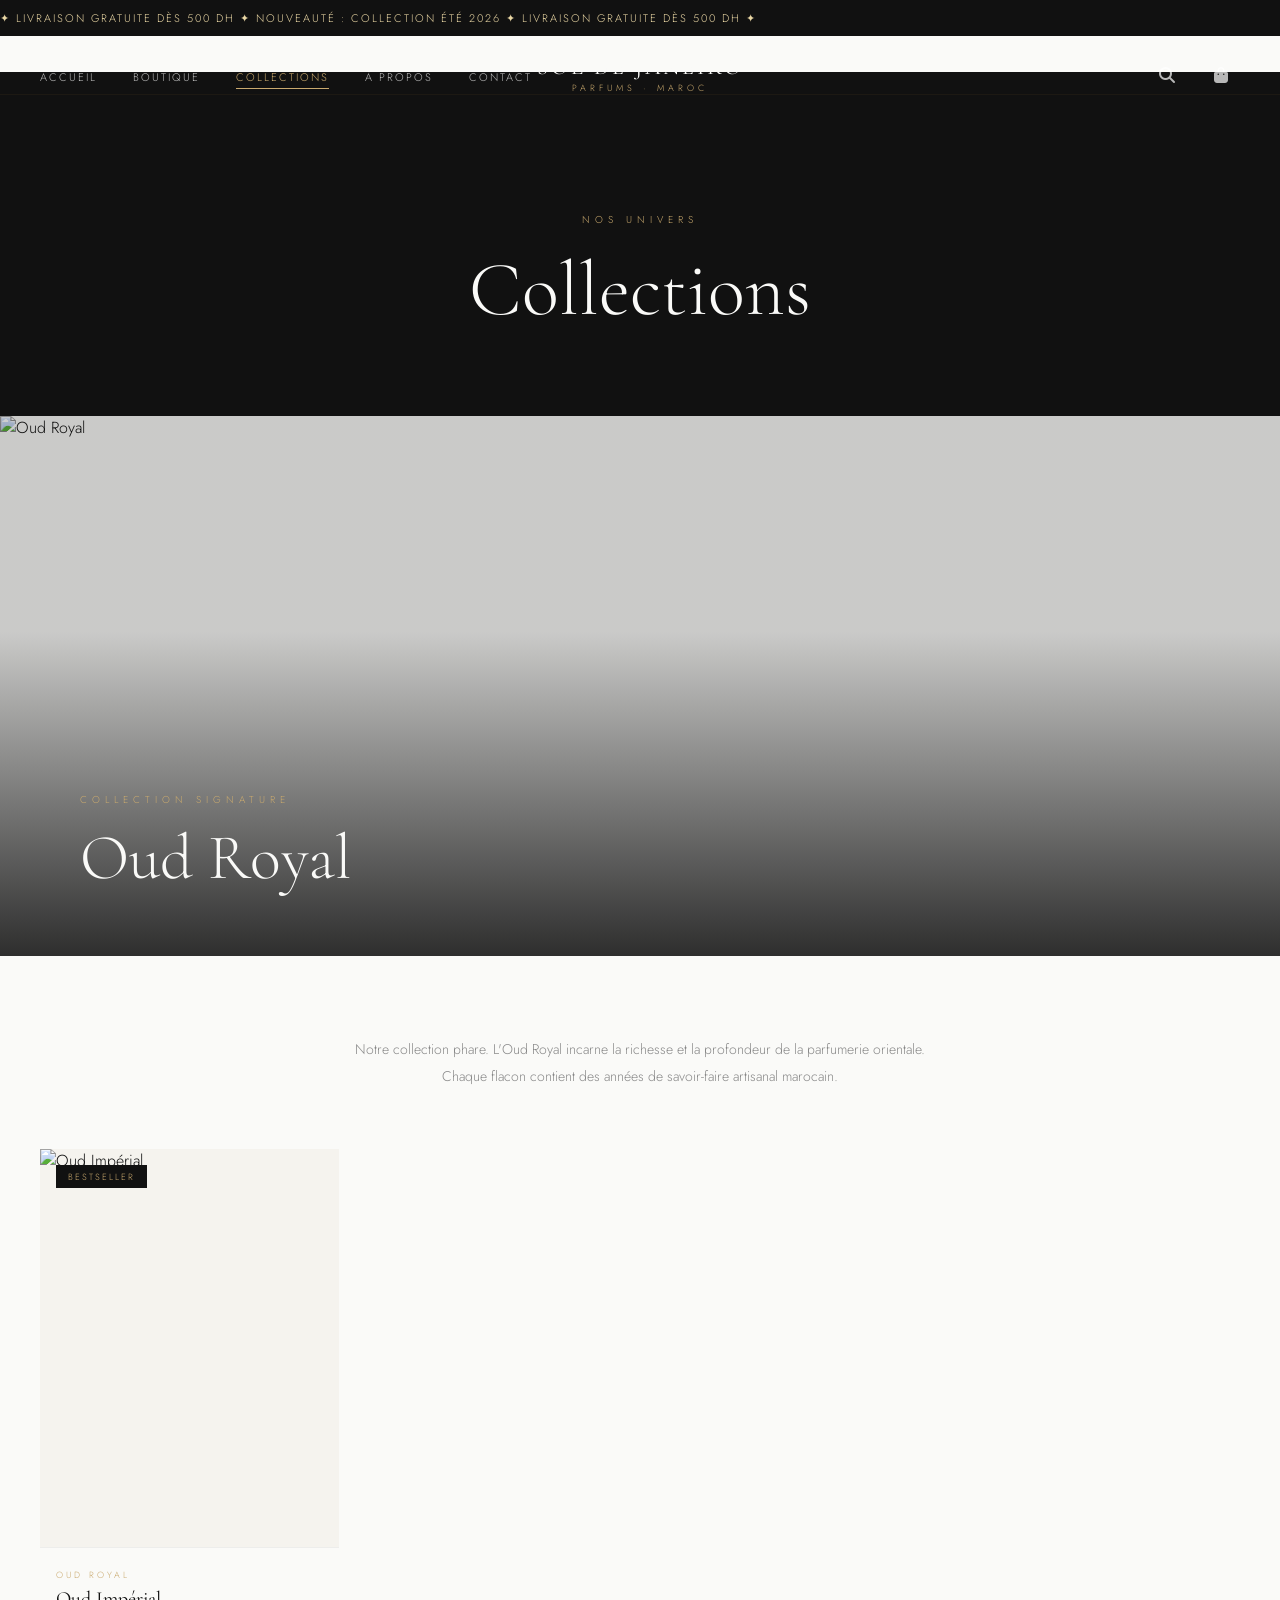
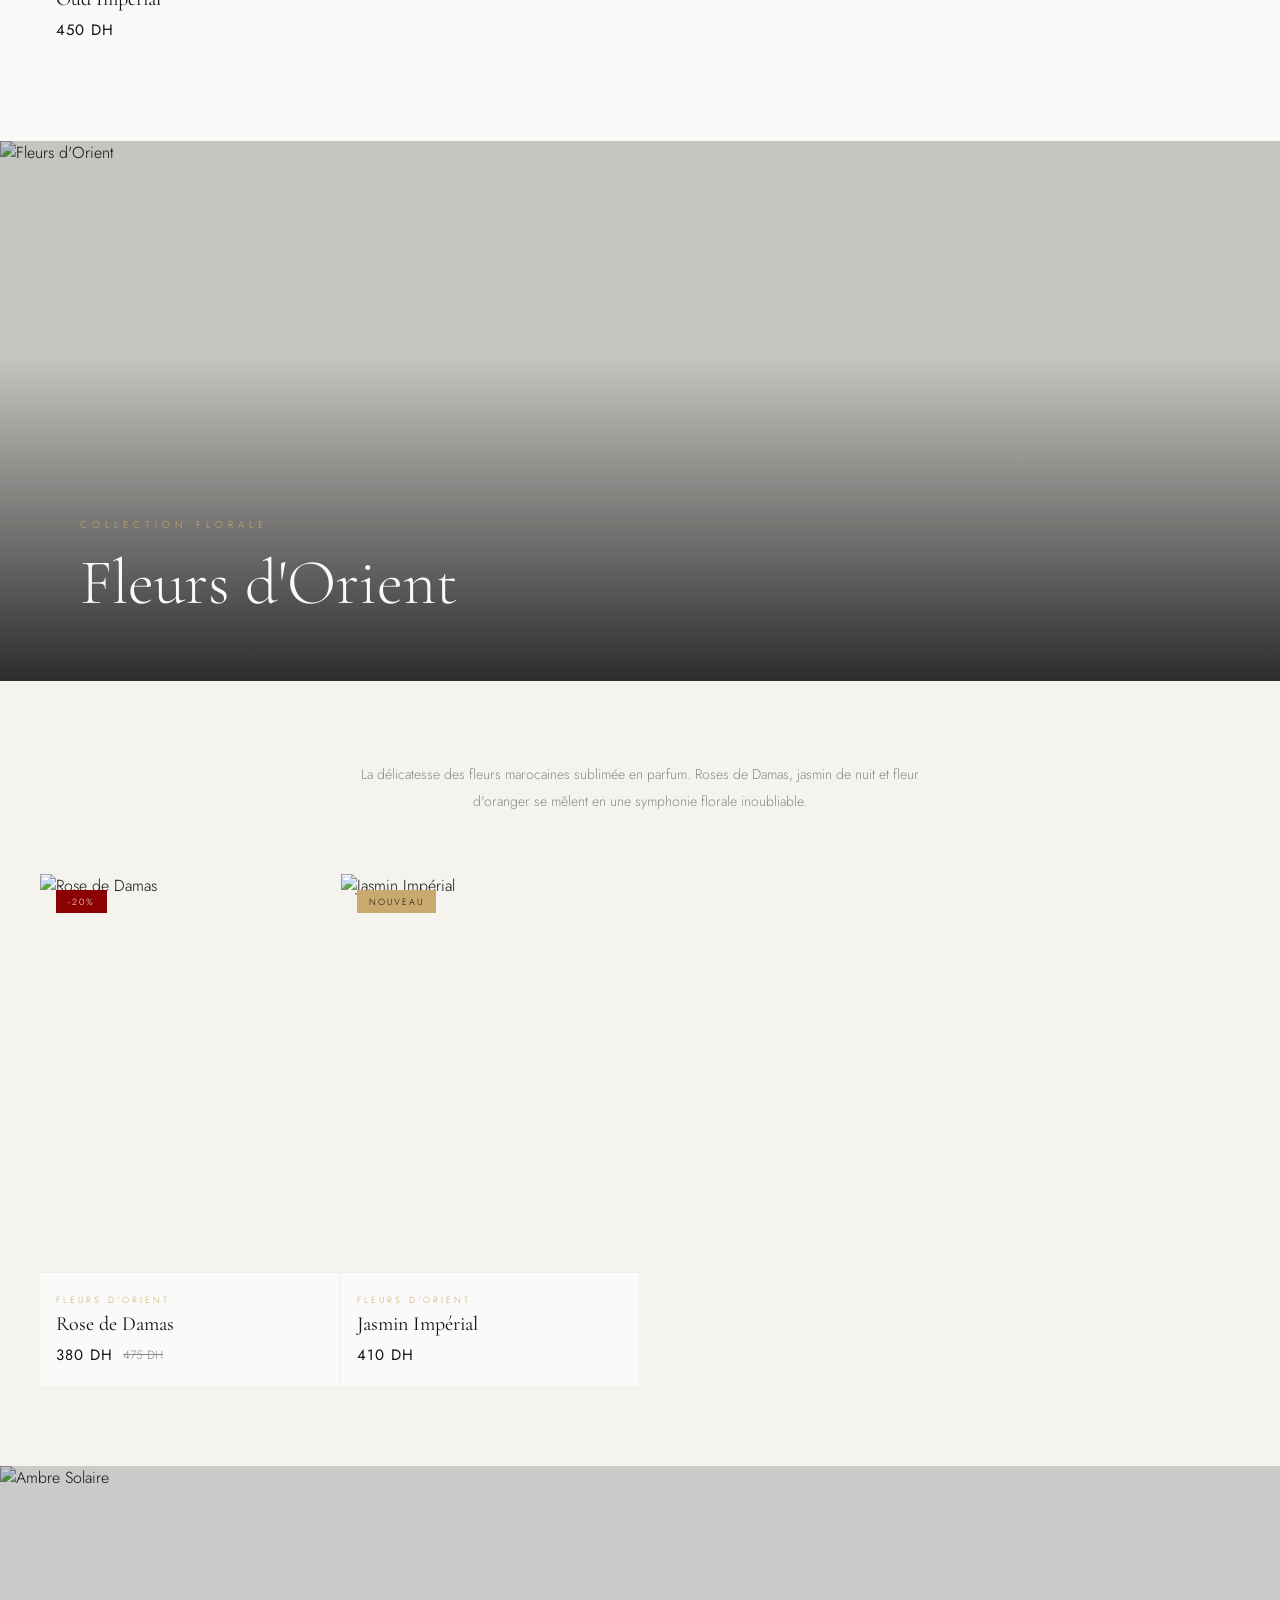
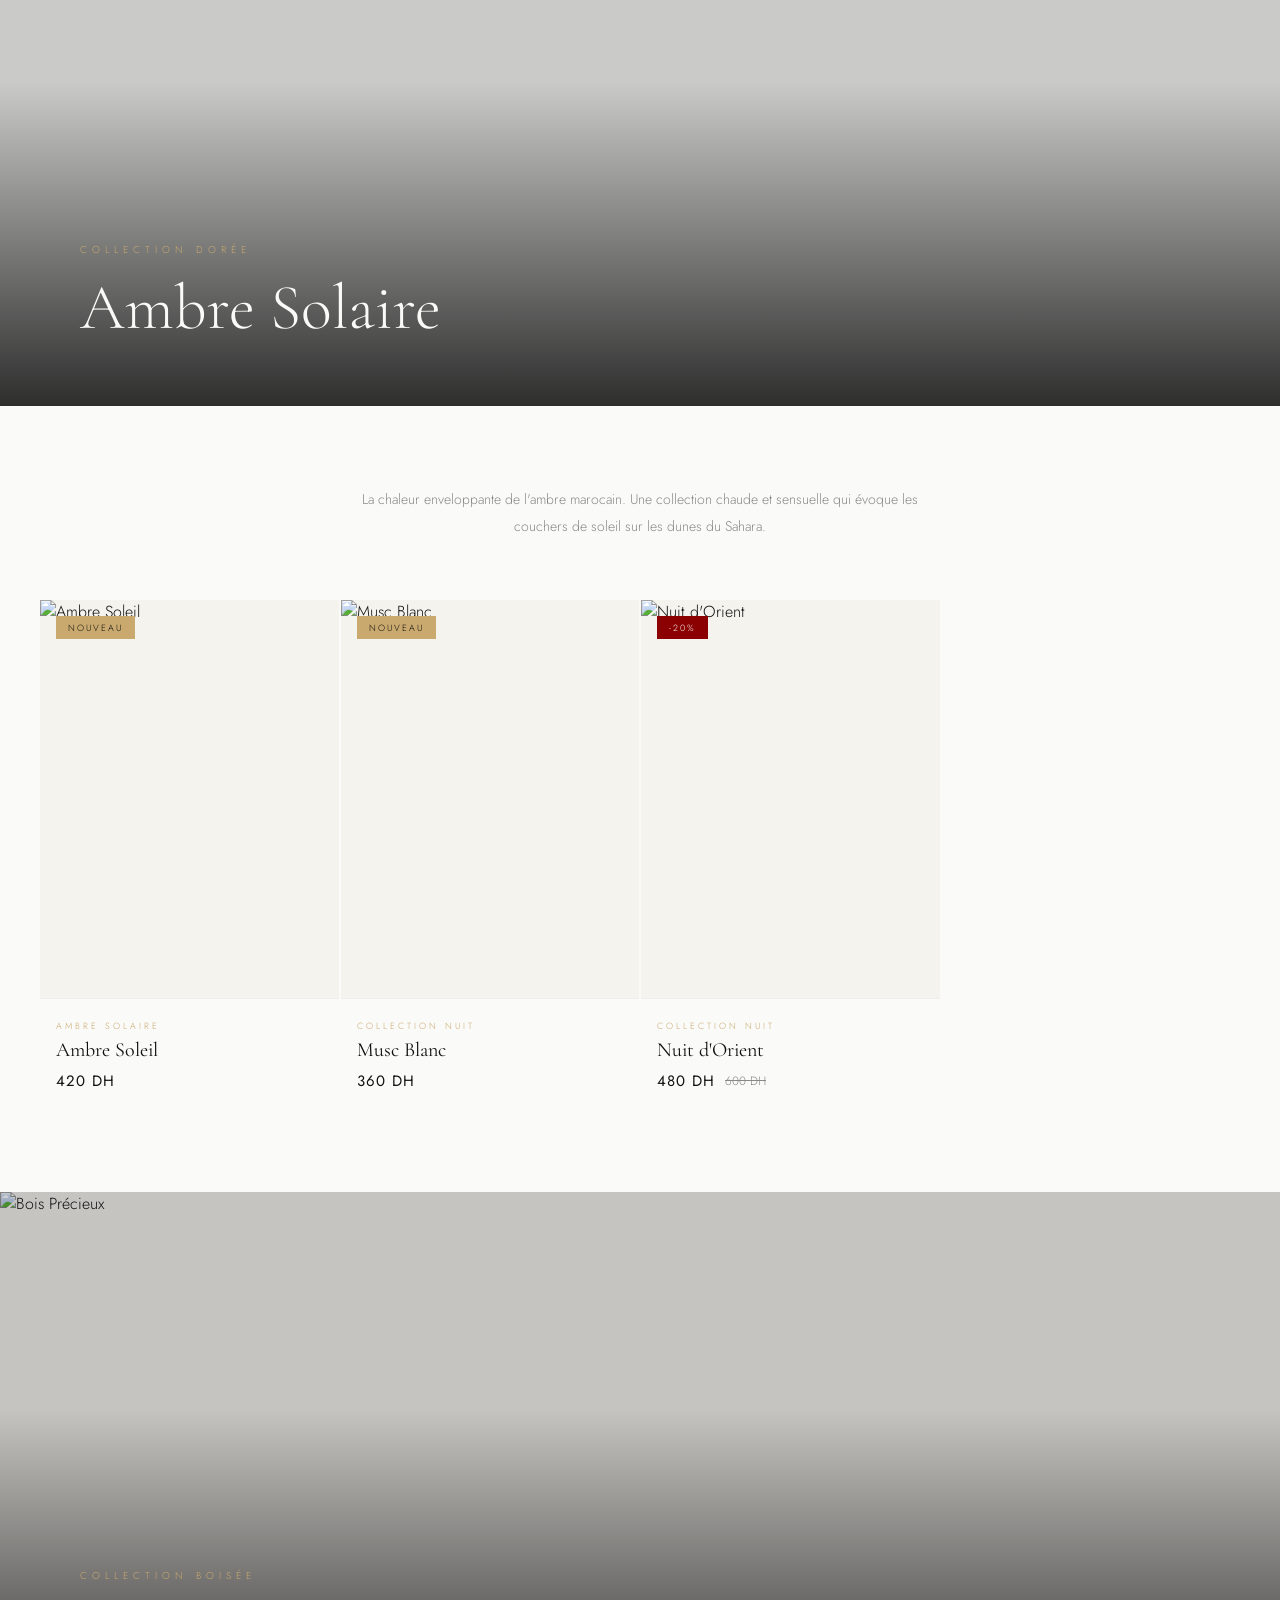
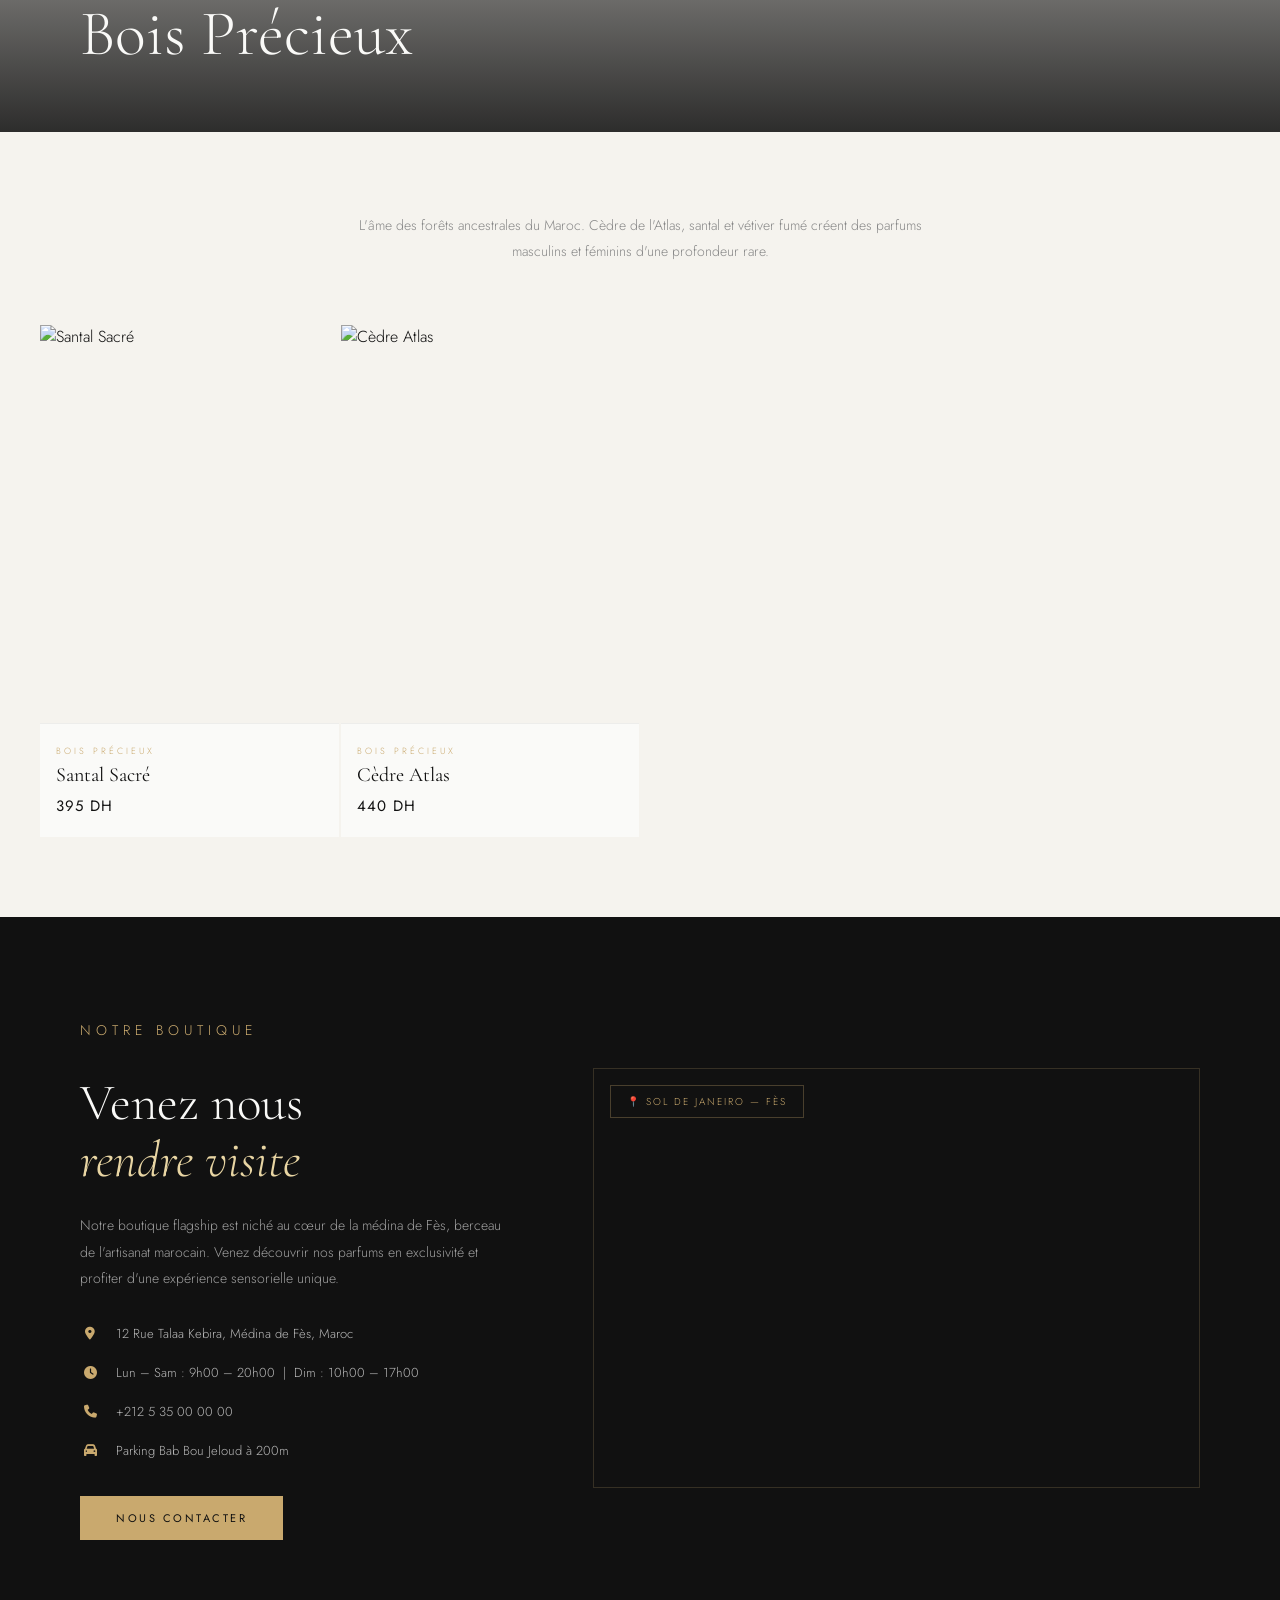
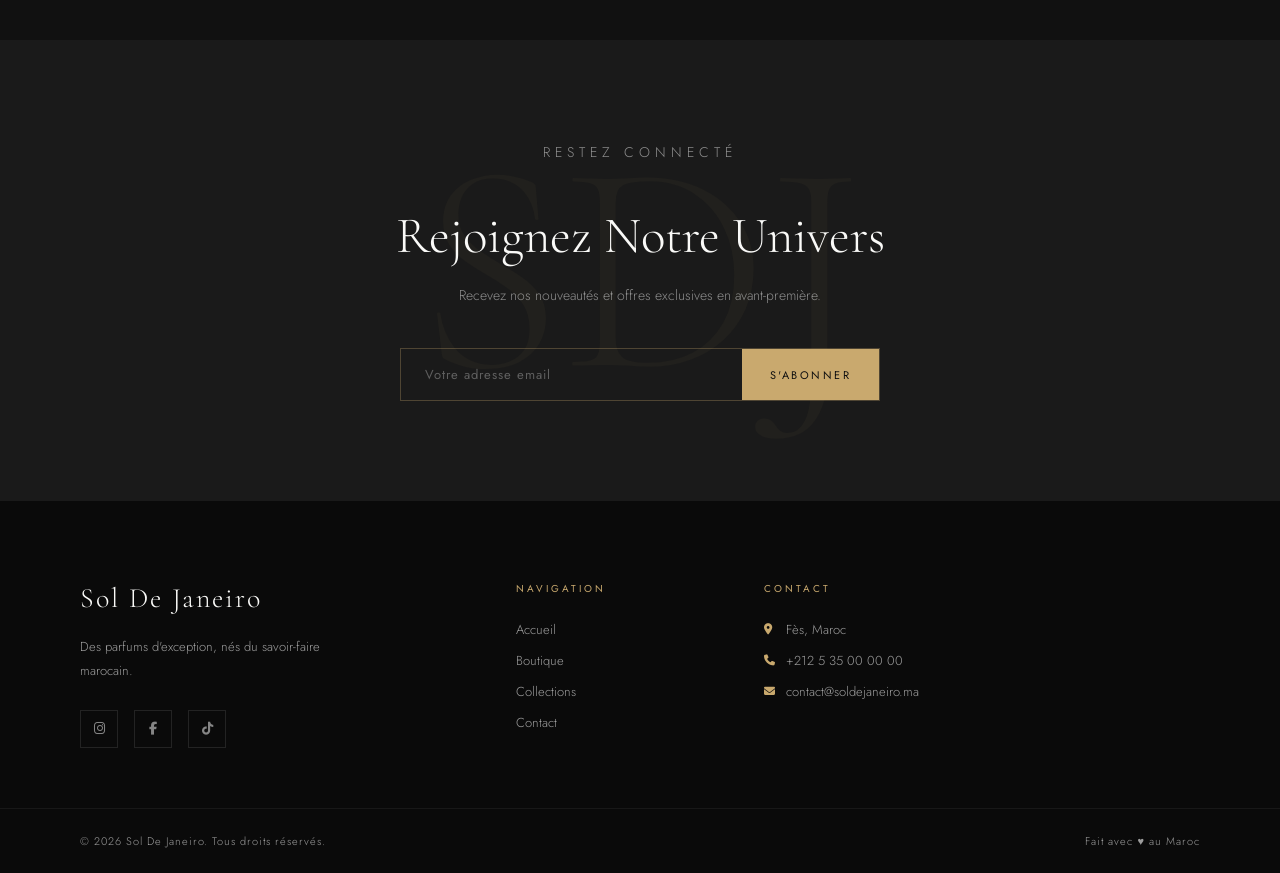
==== collections.html @ f358c1ac "Add files via upload" ====
<!DOCTYPE html>
<html lang="fr">
<head>
  <meta charset="UTF-8"/>
  <meta name="viewport" content="width=device-width, initial-scale=1.0"/>
  <title>Collections — Sol De Janeiro</title>
  <link rel="stylesheet" href="style.css"/>
  <link href="https://fonts.googleapis.com/css2?family=Cormorant+Garamond:ital,wght@0,300;0,400;0,600;1,400&family=Jost:wght@200;300;400;500&display=swap" rel="stylesheet"/>
  <link rel="stylesheet" href="https://cdnjs.cloudflare.com/ajax/libs/font-awesome/6.5.0/css/all.min.css"/>
<style>
.collections-tabs {
  display: flex;
  justify-content: center;
  gap: 0;
  margin-bottom: 60px;
  border-bottom: 1px solid rgba(0,0,0,0.1);
}
.tab-btn {
  padding: 16px 36px;
  font-size: 10px;
  letter-spacing: 3px;
  text-transform: uppercase;
  background: transparent;
  border: none;
  color: var(--gray);
  cursor: pointer;
  font-family: var(--font-body);
  border-bottom: 2px solid transparent;
  margin-bottom: -1px;
  transition: all 0.3s;
}
.tab-btn:hover { color: var(--dark); }
.tab-btn.active {
  color: var(--gold);
  border-bottom-color: var(--gold);
}
.collection-hero {
  height: 60vh;
  min-height: 400px;
  position: relative;
  display: flex;
  align-items: flex-end;
  overflow: hidden;
}
.collection-hero img {
  position: absolute;
  inset: 0;
  width: 100%; height: 100%;
  object-fit: cover;
}
.collection-hero-overlay {
  position: absolute;
  inset: 0;
  background: linear-gradient(to top, rgba(10,10,10,0.85) 0%, rgba(10,10,10,0.2) 60%);
}
.collection-hero-content {
  position: relative;
  z-index: 2;
  padding: 60px 80px;
  color: var(--white);
}
.collection-hero-content p {
  font-size: 10px;
  letter-spacing: 5px;
  text-transform: uppercase;
  color: var(--gold);
  margin-bottom: 12px;
}
.collection-hero-content h2 {
  font-family: var(--font-display);
  font-size: clamp(40px, 5vw, 70px);
  font-weight: 300;
}
/* MAP SECTION */
.map-section {
  padding: 100px 0;
  background: var(--dark);
  color: var(--white);
}
.map-inner {
  max-width: 1200px;
  margin: 0 auto;
  padding: 0 40px;
  display: grid;
  grid-template-columns: 1fr 1.4fr;
  gap: 80px;
  align-items: center;
}
.map-text p.section-eyebrow { color: var(--gold); }
.map-text h2 {
  font-family: var(--font-display);
  font-size: clamp(36px, 4vw, 52px);
  font-weight: 300;
  margin-bottom: 24px;
  line-height: 1.1;
}
.map-text > p {
  color: rgba(255,255,255,0.6);
  line-height: 1.9;
  font-size: 14px;
  margin-bottom: 32px;
}
.map-details {
  display: flex;
  flex-direction: column;
  gap: 20px;
  margin-bottom: 36px;
}
.map-detail-item {
  display: flex;
  align-items: center;
  gap: 16px;
  font-size: 13px;
  color: rgba(255,255,255,0.7);
}
.map-detail-item i {
  color: var(--gold);
  width: 20px;
  text-align: center;
}
.map-frame {
  position: relative;
  border: 1px solid rgba(201,169,110,0.2);
  overflow: hidden;
  height: 420px;
}
.map-frame iframe {
  width: 100%;
  height: 100%;
  border: none;
  filter: grayscale(30%) contrast(1.1);
}
.map-pin-label {
  position: absolute;
  top: 16px;
  left: 16px;
  background: var(--dark);
  color: var(--gold);
  font-size: 10px;
  letter-spacing: 2px;
  text-transform: uppercase;
  padding: 8px 16px;
  border: 1px solid rgba(201,169,110,0.3);
  pointer-events: none;
}
@media (max-width: 900px) {
  .map-inner { grid-template-columns: 1fr; }
  .collection-hero-content { padding: 40px; }
  .collections-tabs { flex-wrap: wrap; }
}
</style>
</head>
<body>

<div class="announcement-bar">
  <div class="announcement-track">
    <span>✦ LIVRAISON GRATUITE DÈS 500 DH ✦ NOUVEAUTÉ : COLLECTION ÉTÉ 2026 ✦ LIVRAISON GRATUITE DÈS 500 DH ✦</span>
  </div>
</div>

<nav class="navbar scrolled" id="navbar">
  <div class="nav-container">
    <button class="nav-toggle" id="navToggle"><span></span><span></span><span></span></button>
    <ul class="nav-links" id="navLinks">
      <li><a href="index.html">Accueil</a></li>
      <li><a href="boutique.html">Boutique</a></li>
      <li><a href="collections.html" class="active">Collections</a></li>
      <li><a href="about.html">À Propos</a></li>
      <li><a href="contact.html">Contact</a></li>
    </ul>
    <a href="index.html" class="logo">
      <span class="logo-main">Sol De Janeiro</span>
      <span class="logo-sub">Parfums · Maroc</span>
    </a>
    <div class="nav-actions">
      <button class="icon-btn" id="searchToggle"><i class="fas fa-search"></i></button>
      <button class="icon-btn" id="cartToggle">
        <i class="fas fa-shopping-bag"></i>
        <span class="cart-count" id="cartCount">0</span>
      </button>
    </div>
  </div>
  <div class="search-bar" id="searchBar">
    <div class="search-inner">
      <input type="text" placeholder="Rechercher un parfum…" id="searchInput"/>
      <button onclick="closeSearch()"><i class="fas fa-times"></i></button>
    </div>
  </div>
</nav>

<div class="cart-overlay" id="cartOverlay"></div>
<div class="cart-drawer" id="cartDrawer">
  <div class="cart-header">
    <h3>Mon Panier</h3>
    <button onclick="closeCart()"><i class="fas fa-times"></i></button>
  </div>
  <div class="cart-items" id="cartItems"></div>
  <div class="cart-footer" id="cartFooter" style="display:none">
    <div class="cart-total"><span>Total</span><span id="cartTotal">0 DH</span></div>
    <a href="panier.html" class="btn btn-primary" style="width:100%;text-align:center">Voir le panier</a>
  </div>
</div>

<!-- PAGE HEADER -->
<div style="background:var(--dark);padding:140px 40px 80px;text-align:center;margin-top:36px">
  <p class="section-eyebrow">Nos Univers</p>
  <h1 style="font-family:var(--font-display);font-size:clamp(48px,6vw,80px);color:var(--white);font-weight:300">Collections</h1>
</div>

<!-- COLLECTION 1 — OUD ROYAL -->
<div id="coll-oud">
  <div class="collection-hero">
    <img src="https://images.unsplash.com/photo-1585386959984-a4155224a1ad?w=1600&q=85" alt="Oud Royal"/>
    <div class="collection-hero-overlay"></div>
    <div class="collection-hero-content">
      <p>Collection Signature</p>
      <h2>Oud Royal</h2>
    </div>
  </div>
  <section style="padding:80px 0;background:var(--white)">
    <div class="container">
      <div style="max-width:600px;margin:0 auto 60px;text-align:center">
        <p style="color:var(--gray);line-height:1.9;font-size:14px">Notre collection phare. L'Oud Royal incarne la richesse et la profondeur de la parfumerie orientale. Chaque flacon contient des années de savoir-faire artisanal marocain.</p>
      </div>
      <div class="products-grid" id="grid-oud"></div>
    </div>
  </section>
</div>

<!-- COLLECTION 2 — FLEURS D'ORIENT -->
<div id="coll-fleurs" style="background:var(--light)">
  <div class="collection-hero">
    <img src="https://images.unsplash.com/photo-1588405748880-12d1d2a59f75?w=1600&q=85" alt="Fleurs d'Orient"/>
    <div class="collection-hero-overlay"></div>
    <div class="collection-hero-content">
      <p>Collection Florale</p>
      <h2>Fleurs d'Orient</h2>
    </div>
  </div>
  <section style="padding:80px 0">
    <div class="container">
      <div style="max-width:600px;margin:0 auto 60px;text-align:center">
        <p style="color:var(--gray);line-height:1.9;font-size:14px">La délicatesse des fleurs marocaines sublimée en parfum. Roses de Damas, jasmin de nuit et fleur d'oranger se mêlent en une symphonie florale inoubliable.</p>
      </div>
      <div class="products-grid" id="grid-fleurs"></div>
    </div>
  </section>
</div>

<!-- COLLECTION 3 — AMBRE SOLAIRE -->
<div id="coll-ambre">
  <div class="collection-hero">
    <img src="https://images.unsplash.com/photo-1590156562745-5d5541b4f80f?w=1600&q=85" alt="Ambre Solaire"/>
    <div class="collection-hero-overlay"></div>
    <div class="collection-hero-content">
      <p>Collection Dorée</p>
      <h2>Ambre Solaire</h2>
    </div>
  </div>
  <section style="padding:80px 0;background:var(--white)">
    <div class="container">
      <div style="max-width:600px;margin:0 auto 60px;text-align:center">
        <p style="color:var(--gray);line-height:1.9;font-size:14px">La chaleur enveloppante de l'ambre marocain. Une collection chaude et sensuelle qui évoque les couchers de soleil sur les dunes du Sahara.</p>
      </div>
      <div class="products-grid" id="grid-ambre"></div>
    </div>
  </section>
</div>

<!-- COLLECTION 4 — BOIS PRÉCIEUX -->
<div id="coll-bois" style="background:var(--light)">
  <div class="collection-hero">
    <img src="https://images.unsplash.com/photo-1547887538-e3a2f32cb1cc?w=1600&q=85" alt="Bois Précieux"/>
    <div class="collection-hero-overlay"></div>
    <div class="collection-hero-content">
      <p>Collection Boisée</p>
      <h2>Bois Précieux</h2>
    </div>
  </div>
  <section style="padding:80px 0">
    <div class="container">
      <div style="max-width:600px;margin:0 auto 60px;text-align:center">
        <p style="color:var(--gray);line-height:1.9;font-size:14px">L'âme des forêts ancestrales du Maroc. Cèdre de l'Atlas, santal et vétiver fumé créent des parfums masculins et féminins d'une profondeur rare.</p>
      </div>
      <div class="products-grid" id="grid-bois"></div>
    </div>
  </section>
</div>

<!-- ═══ CARTE — NOTRE BOUTIQUE À FÈS ═══ -->
<section class="map-section">
  <div class="map-inner">
    <div class="map-text">
      <p class="section-eyebrow">Notre Boutique</p>
      <h2>Venez nous<br/><em style="font-style:italic;color:var(--gold-light)">rendre visite</em></h2>
      <p>Notre boutique flagship est niché au cœur de la médina de Fès, berceau de l'artisanat marocain. Venez découvrir nos parfums en exclusivité et profiter d'une expérience sensorielle unique.</p>
      <div class="map-details">
        <div class="map-detail-item">
          <i class="fas fa-map-marker-alt"></i>
          <span>12 Rue Talaa Kebira, Médina de Fès, Maroc</span>
        </div>
        <div class="map-detail-item">
          <i class="fas fa-clock"></i>
          <span>Lun – Sam : 9h00 – 20h00 &nbsp;|&nbsp; Dim : 10h00 – 17h00</span>
        </div>
        <div class="map-detail-item">
          <i class="fas fa-phone"></i>
          <span>+212 5 35 00 00 00</span>
        </div>
        <div class="map-detail-item">
          <i class="fas fa-car"></i>
          <span>Parking Bab Bou Jeloud à 200m</span>
        </div>
      </div>
      <a href="contact.html" class="btn btn-primary">Nous contacter</a>
    </div>

    <div class="map-frame">
      <div class="map-pin-label">📍 Sol De Janeiro — Fès</div>
      <iframe
        src="https://www.google.com/maps/embed?pb=!1m18!1m12!1m3!1d3317.5!2d-4.9775!3d34.0646!2m3!1f0!2f0!3f0!3m2!1i1024!2i768!4f13.1!3m3!1m2!1s0xd9f8b4b8b9b8b9b%3A0x1234567890abcdef!2sTalaa+Kebira%2C+F%C3%A8s!5e0!3m2!1sfr!2sma!4v1620000000000!5m2!1sfr!2sma"
        allowfullscreen=""
        loading="lazy"
        referrerpolicy="no-referrer-when-downgrade">
      </iframe>
    </div>
  </div>
</section>

<!-- NEWSLETTER -->
<section class="newsletter">
  <div class="newsletter-inner">
    <p class="section-eyebrow">Restez Connecté</p>
    <h2>Rejoignez Notre Univers</h2>
    <p>Recevez nos nouveautés et offres exclusives en avant-première.</p>
    <form class="newsletter-form" onsubmit="submitNewsletter(event)">
      <input type="email" placeholder="Votre adresse email" required/>
      <button type="submit" class="btn btn-primary">S'abonner</button>
    </form>
  </div>
</section>

<footer class="footer">
  <div class="footer-top">
    <div class="footer-brand">
      <div class="footer-logo">Sol De Janeiro</div>
      <p>Des parfums d'exception, nés du savoir-faire marocain.</p>
      <div class="social-links">
        <a href="#"><i class="fab fa-instagram"></i></a>
        <a href="#"><i class="fab fa-facebook-f"></i></a>
        <a href="#"><i class="fab fa-tiktok"></i></a>
      </div>
    </div>
    <div class="footer-col">
      <h5>Navigation</h5>
      <ul>
        <li><a href="index.html">Accueil</a></li>
        <li><a href="boutique.html">Boutique</a></li>
        <li><a href="collections.html">Collections</a></li>
        <li><a href="contact.html">Contact</a></li>
      </ul>
    </div>
    <div class="footer-col">
      <h5>Contact</h5>
      <ul>
        <li><i class="fas fa-map-marker-alt"></i> Fès, Maroc</li>
        <li><i class="fas fa-phone"></i> +212 5 35 00 00 00</li>
        <li><i class="fas fa-envelope"></i> contact@soldejaneiro.ma</li>
      </ul>
    </div>
  </div>
  <div class="footer-bottom">
    <p>© 2026 Sol De Janeiro. Tous droits réservés.</p>
    <p>Fait avec ♥ au Maroc</p>
  </div>
</footer>

<script src="script.js"></script>
<script>
// Remplir les grilles collections
document.addEventListener('DOMContentLoaded', () => {
  const byCategory = (cat) => products.filter(p => p.category === cat);

  document.getElementById('grid-oud').innerHTML =
    byCategory('Oud Royal').map(renderProductCard).join('') ||
    products.slice(0,2).map(renderProductCard).join('');

  document.getElementById('grid-fleurs').innerHTML =
    byCategory("Fleurs d'Orient").map(renderProductCard).join('');

  document.getElementById('grid-ambre').innerHTML =
    byCategory('Ambre Solaire').map(renderProductCard).join('') +
    byCategory('Collection Nuit').map(renderProductCard).join('');

  document.getElementById('grid-bois').innerHTML =
    byCategory('Bois Précieux').map(renderProductCard).join('');

  setTimeout(initReveal, 100);
});

// Scroll vers la bonne collection depuis index.html
const params = new URLSearchParams(window.location.search);
const target = params.get('cat');
if (target) {
  setTimeout(() => {
    const map = {
      'Oud Royal': 'coll-oud',
      'Fleurs': 'coll-fleurs',
      'Ambre': 'coll-ambre',
      'Bois': 'coll-bois'
    };
    const el = document.getElementById(map[target]);
    if (el) el.scrollIntoView({ behavior: 'smooth' });
  }, 400);
}
</script>
</body>
</html>
---- style.css ----
/* ═══════════════════════════════════════════
   SOL DE JANEIRO — STYLE.CSS
   Premium Perfume E-Commerce
════════════════════════════════════════════ */

/* ROOT VARIABLES */
:root {
  --gold: #C9A96E;
  --gold-light: #E8D5A3;
  --gold-dark: #9A7A45;
  --black: #0A0A0A;
  --dark: #111111;
  --dark2: #1A1A1A;
  --dark3: #222222;
  --white: #FAFAF8;
  --gray: #888888;
  --light: #F5F3EE;
  --font-display: 'Cormorant Garamond', Georgia, serif;
  --font-body: 'Jost', sans-serif;
  --transition: 0.4s cubic-bezier(0.25, 0.46, 0.45, 0.94);
  --shadow: 0 20px 60px rgba(0,0,0,0.15);
  --radius: 2px;
}

/* RESET */
*, *::before, *::after { margin:0; padding:0; box-sizing:border-box; }
html { scroll-behavior: smooth; font-size: 16px; }
body {
  font-family: var(--font-body);
  background: var(--white);
  color: var(--dark);
  overflow-x: hidden;
  font-weight: 300;
}
img { width:100%; display:block; object-fit:cover; }
a { text-decoration:none; color:inherit; }
ul { list-style:none; }
button { border:none; background:none; cursor:pointer; font-family:var(--font-body); }
input { font-family:var(--font-body); }

/* SCROLLBAR */
::-webkit-scrollbar { width:6px; }
::-webkit-scrollbar-track { background: var(--dark); }
::-webkit-scrollbar-thumb { background: var(--gold); }

/* ═══════════════ ANNOUNCEMENT BAR ═══════════════ */
.announcement-bar {
  background: var(--dark);
  color: var(--gold-light);
  font-size: 11px;
  letter-spacing: 2px;
  text-transform: uppercase;
  padding: 10px 0;
  overflow: hidden;
  white-space: nowrap;
}
.announcement-track {
  display: inline-block;
  animation: marqueeAnim 25s linear infinite;
}
@keyframes marqueeAnim {
  0% { transform: translateX(0); }
  100% { transform: translateX(-50%); }
}

/* ═══════════════ NAVBAR ═══════════════ */
.navbar {
  position: fixed;
  top: 36px;
  left: 0; right: 0;
  z-index: 1000;
  transition: var(--transition);
  padding: 20px 0;
}
.navbar.scrolled {
  top: 0;
  background: rgba(10,10,10,0.97);
  backdrop-filter: blur(20px);
  padding: 14px 0;
  border-bottom: 1px solid rgba(201,169,110,0.15);
}
.nav-container {
  max-width: 1400px;
  margin: 0 auto;
  padding: 0 40px;
  display: flex;
  align-items: center;
  justify-content: space-between;
  gap: 40px;
}
.logo {
  display: flex;
  flex-direction: column;
  align-items: center;
  text-align: center;
  position: absolute;
  left: 50%;
  transform: translateX(-50%);
}
.logo-main {
  font-family: var(--font-display);
  font-size: 22px;
  font-weight: 400;
  color: var(--white);
  letter-spacing: 3px;
  text-transform: uppercase;
  line-height: 1;
}
.logo-sub {
  font-size: 9px;
  letter-spacing: 4px;
  color: var(--gold);
  text-transform: uppercase;
  margin-top: 3px;
}
.nav-links {
  display: flex;
  gap: 36px;
}
.nav-links a {
  color: rgba(255,255,255,0.7);
  font-size: 11px;
  letter-spacing: 2px;
  text-transform: uppercase;
  position: relative;
  transition: color 0.3s;
}
.nav-links a::after {
  content: '';
  position: absolute;
  bottom: -4px;
  left: 0; right: 0;
  height: 1px;
  background: var(--gold);
  transform: scaleX(0);
  transform-origin: right;
  transition: transform 0.4s;
}
.nav-links a:hover, .nav-links a.active {
  color: var(--gold);
}
.nav-links a:hover::after, .nav-links a.active::after {
  transform: scaleX(1);
  transform-origin: left;
}
.nav-actions {
  display: flex;
  gap: 16px;
  align-items: center;
}
.icon-btn {
  color: rgba(255,255,255,0.7);
  font-size: 16px;
  transition: color 0.3s;
  position: relative;
  width: 38px;
  height: 38px;
  display: flex;
  align-items: center;
  justify-content: center;
}
.icon-btn:hover { color: var(--gold); }
.cart-count {
  position: absolute;
  top: 2px; right: 2px;
  background: var(--gold);
  color: var(--dark);
  font-size: 9px;
  font-weight: 500;
  width: 16px; height: 16px;
  border-radius: 50%;
  display: flex; align-items: center; justify-content: center;
  opacity: 0;
  transform: scale(0);
  transition: var(--transition);
}
.cart-count.visible {
  opacity: 1;
  transform: scale(1);
}
.nav-toggle {
  display: none;
  flex-direction: column;
  gap: 5px;
  padding: 5px;
}
.nav-toggle span {
  width: 22px; height: 1px;
  background: var(--white);
  transition: var(--transition);
  display: block;
}

/* SEARCH BAR */
.search-bar {
  max-height: 0;
  overflow: hidden;
  transition: max-height 0.4s ease;
  background: rgba(10,10,10,0.98);
  border-top: 1px solid rgba(201,169,110,0.1);
}
.search-bar.open { max-height: 80px; }
.search-inner {
  max-width: 600px;
  margin: 0 auto;
  padding: 18px 40px;
  display: flex;
  gap: 16px;
  align-items: center;
}
.search-inner input {
  flex: 1;
  background: none;
  border: none;
  border-bottom: 1px solid rgba(201,169,110,0.4);
  color: var(--white);
  font-size: 14px;
  letter-spacing: 1px;
  padding: 8px 0;
  outline: none;
}
.search-inner input::placeholder { color: var(--gray); }
.search-inner button {
  color: var(--gray);
  font-size: 18px;
  transition: color 0.3s;
}
.search-inner button:hover { color: var(--gold); }

/* ═══════════════ CART DRAWER ═══════════════ */
.cart-overlay {
  position: fixed; inset: 0;
  background: rgba(0,0,0,0.6);
  z-index: 1998;
  opacity: 0;
  visibility: hidden;
  transition: var(--transition);
}
.cart-overlay.open { opacity: 1; visibility: visible; }
.cart-drawer {
  position: fixed;
  top: 0; right: 0;
  width: 400px;
  height: 100vh;
  background: var(--dark2);
  z-index: 1999;
  transform: translateX(100%);
  transition: transform 0.5s cubic-bezier(0.25,0.46,0.45,0.94);
  display: flex;
  flex-direction: column;
  border-left: 1px solid rgba(201,169,110,0.1);
}
.cart-drawer.open { transform: translateX(0); }
.cart-header {
  display: flex;
  justify-content: space-between;
  align-items: center;
  padding: 28px 32px;
  border-bottom: 1px solid rgba(201,169,110,0.1);
}
.cart-header h3 {
  font-family: var(--font-display);
  font-size: 22px;
  color: var(--white);
  font-weight: 400;
}
.cart-header button {
  color: var(--gray);
  font-size: 18px;
  transition: color 0.3s;
}
.cart-header button:hover { color: var(--gold); }
.cart-items {
  flex: 1;
  overflow-y: auto;
  padding: 24px 32px;
}
.cart-empty {
  text-align: center;
  padding: 60px 0;
  color: var(--gray);
}
.cart-empty i {
  font-size: 40px;
  margin-bottom: 16px;
  display: block;
  color: rgba(201,169,110,0.3);
}
.cart-item {
  display: flex;
  gap: 16px;
  padding: 16px 0;
  border-bottom: 1px solid rgba(255,255,255,0.05);
}
.cart-item img {
  width: 70px; height: 70px;
  object-fit: cover;
  border-radius: var(--radius);
}
.cart-item-info { flex: 1; }
.cart-item-name {
  font-size: 13px;
  color: var(--white);
  font-weight: 400;
  margin-bottom: 4px;
}
.cart-item-price {
  font-size: 12px;
  color: var(--gold);
  letter-spacing: 1px;
}
.cart-item-qty {
  display: flex;
  align-items: center;
  gap: 10px;
  margin-top: 8px;
}
.cart-item-qty button {
  width: 22px; height: 22px;
  border: 1px solid rgba(255,255,255,0.1);
  color: var(--white);
  font-size: 14px;
  display: flex; align-items: center; justify-content: center;
  transition: border-color 0.3s;
}
.cart-item-qty button:hover { border-color: var(--gold); color: var(--gold); }
.cart-item-qty span { font-size: 13px; color: var(--white); min-width: 20px; text-align: center; }
.cart-footer {
  padding: 24px 32px;
  border-top: 1px solid rgba(201,169,110,0.1);
}
.cart-total {
  display: flex;
  justify-content: space-between;
  align-items: center;
  margin-bottom: 20px;
  font-size: 14px;
  color: var(--white);
  letter-spacing: 1px;
}
.cart-total span:last-child {
  font-family: var(--font-display);
  font-size: 22px;
  color: var(--gold);
}

/* ═══════════════ BUTTONS ═══════════════ */
.btn {
  display: inline-flex;
  align-items: center;
  justify-content: center;
  gap: 8px;
  padding: 14px 36px;
  font-size: 11px;
  letter-spacing: 2.5px;
  text-transform: uppercase;
  font-weight: 400;
  transition: var(--transition);
  position: relative;
  overflow: hidden;
  cursor: pointer;
  border: none;
  font-family: var(--font-body);
}
.btn::before {
  content: '';
  position: absolute;
  inset: 0;
  background: rgba(255,255,255,0.1);
  transform: translateX(-100%);
  transition: transform 0.4s;
}
.btn:hover::before { transform: translateX(0); }

.btn-primary {
  background: var(--gold);
  color: var(--dark);
}
.btn-primary:hover { background: var(--gold-dark); color: var(--white); }

.btn-ghost {
  background: transparent;
  color: var(--white);
  border: 1px solid rgba(255,255,255,0.4);
}
.btn-ghost:hover { border-color: var(--gold); color: var(--gold); }

.btn-outline {
  background: transparent;
  color: var(--dark);
  border: 1px solid var(--dark);
}
.btn-outline:hover { background: var(--dark); color: var(--white); }

.btn-dark {
  background: var(--dark);
  color: var(--white);
}
.btn-dark:hover { background: var(--gold); color: var(--dark); }

.btn-coll {
  display: inline-block;
  color: var(--white);
  font-size: 11px;
  letter-spacing: 2px;
  text-transform: uppercase;
  border-bottom: 1px solid var(--gold);
  padding-bottom: 2px;
  transition: color 0.3s, border-color 0.3s;
}
.btn-coll:hover { color: var(--gold); }

/* ═══════════════ HERO ═══════════════ */
.hero {
  height: 100vh;
  min-height: 700px;
  position: relative;
  display: flex;
  align-items: center;
  justify-content: center;
  overflow: hidden;
}
.hero-bg {
  position: absolute;
  inset: 0;
}
.hero-img {
  width: 100%; height: 100%;
  object-fit: cover;
  transform: scale(1.05);
  animation: heroZoom 8s ease-out forwards;
}
@keyframes heroZoom {
  to { transform: scale(1); }
}
.hero-overlay {
  position: absolute;
  inset: 0;
  background: linear-gradient(
    135deg,
    rgba(10,10,10,0.75) 0%,
    rgba(10,10,10,0.4) 50%,
    rgba(10,10,10,0.6) 100%
  );
}
.hero-content {
  position: relative;
  z-index: 2;
  text-align: center;
  color: var(--white);
  padding: 0 20px;
  animation: heroFadeUp 1.2s ease both;
  animation-delay: 0.3s;
}
@keyframes heroFadeUp {
  from { opacity: 0; transform: translateY(40px); }
  to { opacity: 1; transform: translateY(0); }
}
.hero-eyebrow {
  font-size: 11px;
  letter-spacing: 5px;
  text-transform: uppercase;
  color: var(--gold);
  margin-bottom: 24px;
  display: block;
}
.hero-title {
  font-family: var(--font-display);
  font-size: clamp(64px, 9vw, 130px);
  font-weight: 300;
  line-height: 0.9;
  margin-bottom: 28px;
  color: var(--white);
}
.hero-title em {
  font-style: italic;
  color: var(--gold-light);
}
.hero-desc {
  font-size: 14px;
  letter-spacing: 1px;
  color: rgba(255,255,255,0.7);
  margin-bottom: 48px;
  line-height: 1.8;
}
.hero-actions {
  display: flex;
  gap: 20px;
  justify-content: center;
  flex-wrap: wrap;
}
.hero-scroll {
  position: absolute;
  bottom: 40px;
  left: 50%;
  transform: translateX(-50%);
  display: flex;
  flex-direction: column;
  align-items: center;
  gap: 12px;
  color: rgba(255,255,255,0.4);
  font-size: 9px;
  letter-spacing: 3px;
  text-transform: uppercase;
  z-index: 2;
}
.scroll-line {
  width: 1px;
  height: 50px;
  background: linear-gradient(to bottom, var(--gold), transparent);
  animation: scrollPulse 2s ease infinite;
}
@keyframes scrollPulse {
  0%, 100% { opacity: 0.4; transform: scaleY(1); }
  50% { opacity: 1; transform: scaleY(1.2); }
}

/* ═══════════════ MARQUEE ═══════════════ */
.marquee-strip {
  background: var(--gold);
  padding: 14px 0;
  overflow: hidden;
  white-space: nowrap;
}
.marquee-track {
  display: inline-block;
  animation: marqueeAnim 20s linear infinite;
}
.marquee-track span {
  font-size: 11px;
  letter-spacing: 3px;
  text-transform: uppercase;
  color: var(--dark);
  margin: 0 20px;
  font-weight: 400;
}

/* ═══════════════ SECTIONS ═══════════════ */
.section { padding: 100px 0; }
.container {
  max-width: 1300px;
  margin: 0 auto;
  padding: 0 40px;
}
.section-header {
  text-align: center;
  margin-bottom: 64px;
}
.section-eyebrow {
  font-size: 10px;
  letter-spacing: 5px;
  text-transform: uppercase;
  color: var(--gold);
  display: block;
  margin-bottom: 16px;
}
.section-title {
  font-family: var(--font-display);
  font-size: clamp(36px, 4vw, 56px);
  font-weight: 300;
  color: var(--dark);
  line-height: 1.1;
}
.section-footer {
  text-align: center;
  margin-top: 60px;
}

/* ═══════════════ PRODUCT CARDS ═══════════════ */
.products-grid {
  display: grid;
  grid-template-columns: repeat(4, 1fr);
  gap: 2px;
}
.product-card {
  background: var(--white);
  position: relative;
  overflow: hidden;
  cursor: pointer;
  group: true;
}
.product-img-wrap {
  aspect-ratio: 3/4;
  overflow: hidden;
  position: relative;
  background: var(--light);
}
.product-img-wrap img {
  width: 100%; height: 100%;
  object-fit: cover;
  transition: transform 0.8s cubic-bezier(0.25,0.46,0.45,0.94);
}
.product-card:hover .product-img-wrap img {
  transform: scale(1.08);
}
.product-badge {
  position: absolute;
  top: 16px; left: 16px;
  background: var(--dark);
  color: var(--gold);
  font-size: 9px;
  letter-spacing: 2px;
  text-transform: uppercase;
  padding: 5px 12px;
  z-index: 2;
}
.product-badge.new { background: var(--gold); color: var(--dark); }
.product-badge.promo { background: #8B0000; color: var(--white); }

.product-actions {
  position: absolute;
  bottom: 0; left: 0; right: 0;
  padding: 16px;
  background: linear-gradient(to top, rgba(10,10,10,0.9), transparent);
  transform: translateY(100%);
  transition: transform 0.4s ease;
  display: flex;
  gap: 8px;
}
.product-card:hover .product-actions { transform: translateY(0); }
.product-actions button {
  flex: 1;
  padding: 10px;
  font-size: 10px;
  letter-spacing: 2px;
  text-transform: uppercase;
  background: var(--gold);
  color: var(--dark);
  transition: var(--transition);
  font-family: var(--font-body);
}
.product-actions button:hover { background: var(--white); }
.product-actions .wish-btn {
  flex: 0;
  width: 40px;
  background: rgba(255,255,255,0.1);
  color: var(--white);
  border: 1px solid rgba(255,255,255,0.2);
}
.product-actions .wish-btn:hover { background: var(--gold); color: var(--dark); border-color: var(--gold); }

.product-info {
  padding: 20px 16px;
  border-top: 1px solid rgba(0,0,0,0.05);
}
.product-cat {
  font-size: 9px;
  letter-spacing: 3px;
  text-transform: uppercase;
  color: var(--gold);
  margin-bottom: 6px;
  display: block;
}
.product-name {
  font-family: var(--font-display);
  font-size: 20px;
  font-weight: 400;
  color: var(--dark);
  margin-bottom: 8px;
  line-height: 1.2;
}
.product-price {
  display: flex;
  align-items: center;
  gap: 10px;
}
.price-current {
  font-size: 15px;
  color: var(--dark);
  letter-spacing: 1px;
  font-weight: 400;
}
.price-old {
  font-size: 12px;
  color: var(--gray);
  text-decoration: line-through;
}

/* ═══════════════ COLLECTIONS BANNER ═══════════════ */
.collections-banner {
  display: grid;
  grid-template-columns: 1fr 1.2fr 1fr;
  grid-template-rows: 500px;
  gap: 3px;
}
.coll-item {
  position: relative;
  overflow: hidden;
  cursor: pointer;
}
.coll-tall { grid-row: span 1; height: 100%; }
.coll-item img {
  width: 100%; height: 100%;
  transition: transform 0.8s ease;
}
.coll-item:hover img { transform: scale(1.06); }
.coll-overlay {
  position: absolute;
  inset: 0;
  background: linear-gradient(to top, rgba(10,10,10,0.8) 0%, transparent 60%);
  display: flex;
  flex-direction: column;
  justify-content: flex-end;
  padding: 36px 32px;
  color: var(--white);
}
.coll-sub {
  font-size: 9px;
  letter-spacing: 4px;
  text-transform: uppercase;
  color: var(--gold);
  margin-bottom: 8px;
}
.coll-overlay h3 {
  font-family: var(--font-display);
  font-size: 32px;
  font-weight: 300;
  margin-bottom: 20px;
}

/* ═══════════════ PROMO ═══════════════ */
.promo-section {
  background: var(--dark);
  padding: 80px 40px;
}
.promo-inner {
  max-width: 1200px;
  margin: 0 auto;
  display: grid;
  grid-template-columns: 1fr 1fr;
  gap: 80px;
  align-items: center;
}
.promo-tag {
  display: inline-block;
  background: var(--gold);
  color: var(--dark);
  font-size: 9px;
  letter-spacing: 3px;
  text-transform: uppercase;
  padding: 6px 16px;
  margin-bottom: 24px;
}
.promo-text h2 {
  font-family: var(--font-display);
  font-size: clamp(36px, 4vw, 56px);
  font-weight: 300;
  color: var(--white);
  margin-bottom: 20px;
  line-height: 1.1;
}
.promo-text p {
  color: rgba(255,255,255,0.6);
  line-height: 1.8;
  margin-bottom: 36px;
  font-size: 14px;
}
.promo-image {
  position: relative;
  overflow: hidden;
}
.promo-image img {
  height: 450px;
  object-fit: cover;
  filter: brightness(0.85);
  transition: filter 0.5s;
}
.promo-image:hover img { filter: brightness(1); }

/* ═══════════════ WHY US ═══════════════ */
.why-us {
  padding: 80px 0;
  background: var(--light);
}
.why-grid {
  display: grid;
  grid-template-columns: repeat(4, 1fr);
  gap: 1px;
  background: rgba(0,0,0,0.06);
}
.why-item {
  background: var(--light);
  padding: 48px 32px;
  text-align: center;
  transition: background 0.3s;
}
.why-item:hover { background: var(--white); }
.why-icon {
  width: 56px; height: 56px;
  border: 1px solid var(--gold);
  display: flex;
  align-items: center;
  justify-content: center;
  margin: 0 auto 24px;
  font-size: 20px;
  color: var(--gold);
  transition: var(--transition);
}
.why-item:hover .why-icon {
  background: var(--gold);
  color: var(--dark);
}
.why-item h4 {
  font-family: var(--font-display);
  font-size: 20px;
  font-weight: 400;
  margin-bottom: 12px;
  color: var(--dark);
}
.why-item p {
  font-size: 13px;
  color: var(--gray);
  line-height: 1.7;
}

/* ═══════════════ TESTIMONIALS ═══════════════ */
.testimonials { background: var(--white); }
.testimonials-grid {
  display: grid;
  grid-template-columns: repeat(3, 1fr);
  gap: 24px;
}
.testi-card {
  padding: 40px 36px;
  border: 1px solid rgba(0,0,0,0.07);
  transition: var(--transition);
  background: var(--white);
}
.testi-card:hover {
  border-color: var(--gold);
  transform: translateY(-4px);
  box-shadow: var(--shadow);
}
.testi-featured {
  background: var(--dark);
  border-color: var(--gold);
}
.testi-featured p, .testi-featured strong, .testi-featured span { color: var(--white) !important; }
.testi-stars {
  color: var(--gold);
  font-size: 14px;
  letter-spacing: 3px;
  margin-bottom: 20px;
}
.testi-card p {
  font-size: 15px;
  line-height: 1.8;
  color: var(--dark);
  font-family: var(--font-display);
  font-style: italic;
  margin-bottom: 28px;
}
.testi-author {
  display: flex;
  align-items: center;
  gap: 14px;
}
.testi-author img {
  width: 44px; height: 44px;
  border-radius: 50%;
  object-fit: cover;
}
.testi-author strong {
  display: block;
  font-size: 13px;
  font-weight: 500;
  color: var(--dark);
}
.testi-author span {
  font-size: 11px;
  color: var(--gray);
  letter-spacing: 1px;
}

/* ═══════════════ NEWSLETTER ═══════════════ */
.newsletter {
  background: var(--dark2);
  padding: 100px 40px;
  position: relative;
  overflow: hidden;
}
.newsletter::before {
  content: 'SDJ';
  position: absolute;
  font-family: var(--font-display);
  font-size: 300px;
  color: rgba(201,169,110,0.04);
  top: 50%;
  left: 50%;
  transform: translate(-50%, -50%);
  pointer-events: none;
  white-space: nowrap;
}
.newsletter-inner {
  max-width: 600px;
  margin: 0 auto;
  text-align: center;
  position: relative;
}
.newsletter h2 {
  font-family: var(--font-display);
  font-size: clamp(32px, 4vw, 52px);
  color: var(--white);
  font-weight: 300;
  margin-bottom: 16px;
}
.newsletter p {
  color: rgba(255,255,255,0.5);
  margin-bottom: 40px;
  font-size: 14px;
  line-height: 1.8;
}
.newsletter-form {
  display: flex;
  gap: 0;
  max-width: 480px;
  margin: 0 auto;
  border: 1px solid rgba(201,169,110,0.3);
}
.newsletter-form input {
  flex: 1;
  background: transparent;
  border: none;
  padding: 16px 24px;
  color: var(--white);
  font-size: 13px;
  letter-spacing: 1px;
  outline: none;
}
.newsletter-form input::placeholder { color: rgba(255,255,255,0.3); }
.newsletter-form .btn {
  padding: 16px 28px;
  border-radius: 0;
}

/* ═══════════════ FOOTER ═══════════════ */
.footer {
  background: var(--black);
  color: rgba(255,255,255,0.6);
}
.footer-top {
  display: grid;
  grid-template-columns: 2fr 1fr 1fr 1fr;
  gap: 60px;
  padding: 80px 80px 60px;
  border-bottom: 1px solid rgba(255,255,255,0.06);
}
.footer-logo {
  font-family: var(--font-display);
  font-size: 28px;
  color: var(--white);
  margin-bottom: 20px;
  letter-spacing: 2px;
}
.footer-brand p {
  font-size: 13px;
  line-height: 1.8;
  max-width: 260px;
  margin-bottom: 28px;
}
.social-links {
  display: flex;
  gap: 16px;
}
.social-links a {
  width: 38px; height: 38px;
  border: 1px solid rgba(255,255,255,0.1);
  display: flex; align-items: center; justify-content: center;
  font-size: 13px;
  color: rgba(255,255,255,0.5);
  transition: var(--transition);
}
.social-links a:hover {
  border-color: var(--gold);
  color: var(--gold);
  background: rgba(201,169,110,0.1);
}
.footer-col h5 {
  font-size: 10px;
  letter-spacing: 3px;
  text-transform: uppercase;
  color: var(--gold);
  margin-bottom: 24px;
  font-weight: 400;
}
.footer-col ul li {
  margin-bottom: 12px;
  font-size: 13px;
  display: flex;
  align-items: center;
  gap: 8px;
}
.footer-col ul li a {
  transition: color 0.3s;
}
.footer-col ul li a:hover { color: var(--gold); }
.footer-col ul li i {
  color: var(--gold);
  font-size: 11px;
  width: 14px;
}
.footer-bottom {
  display: flex;
  justify-content: space-between;
  align-items: center;
  padding: 24px 80px;
  font-size: 11px;
  letter-spacing: 1px;
}

/* ═══════════════ SCROLL ANIMATIONS ═══════════════ */
.reveal {
  opacity: 0;
  transform: translateY(30px);
  transition: opacity 0.8s ease, transform 0.8s ease;
}
.reveal.visible {
  opacity: 1;
  transform: translateY(0);
}

/* ═══════════════ TOAST ═══════════════ */
.toast {
  position: fixed;
  bottom: 40px;
  right: 40px;
  background: var(--dark);
  color: var(--white);
  padding: 16px 28px;
  font-size: 12px;
  letter-spacing: 1px;
  border-left: 3px solid var(--gold);
  z-index: 9999;
  transform: translateX(150%);
  transition: transform 0.4s ease;
  box-shadow: var(--shadow);
}
.toast.show { transform: translateX(0); }

/* ═══════════════ RESPONSIVE ═══════════════ */
@media (max-width: 1100px) {
  .products-grid { grid-template-columns: repeat(3, 1fr); }
  .footer-top { grid-template-columns: 1fr 1fr; padding: 60px 40px 40px; }
}

@media (max-width: 900px) {
  .nav-links { display: none; flex-direction: column; }
  .nav-links.mobile-open {
    display: flex;
    position: fixed;
    inset: 0;
    background: rgba(10,10,10,0.98);
    justify-content: center;
    align-items: center;
    gap: 32px;
    z-index: 999;
  }
  .nav-links.mobile-open a { font-size: 14px; color: var(--white); }
  .nav-toggle { display: flex; z-index: 1001; }
  .logo { position: static; transform: none; }
  .nav-container { justify-content: space-between; }
  .collections-banner { grid-template-columns: 1fr; grid-template-rows: auto; }
  .coll-item { height: 300px; }
  .promo-inner { grid-template-columns: 1fr; gap: 40px; }
  .why-grid { grid-template-columns: repeat(2, 1fr); }
  .testimonials-grid { grid-template-columns: 1fr; }
  .footer-top { grid-template-columns: 1fr; }
  .footer-bottom { flex-direction: column; gap: 8px; text-align: center; }
}

@media (max-width: 600px) {
  .products-grid { grid-template-columns: repeat(2, 1fr); }
  .hero-actions { flex-direction: column; align-items: center; }
  .newsletter-form { flex-direction: column; }
  .why-grid { grid-template-columns: 1fr; }
  .cart-drawer { width: 100%; }
  .container { padding: 0 20px; }
  .footer-top { padding: 40px 20px; }
  .footer-bottom { padding: 20px; }
}
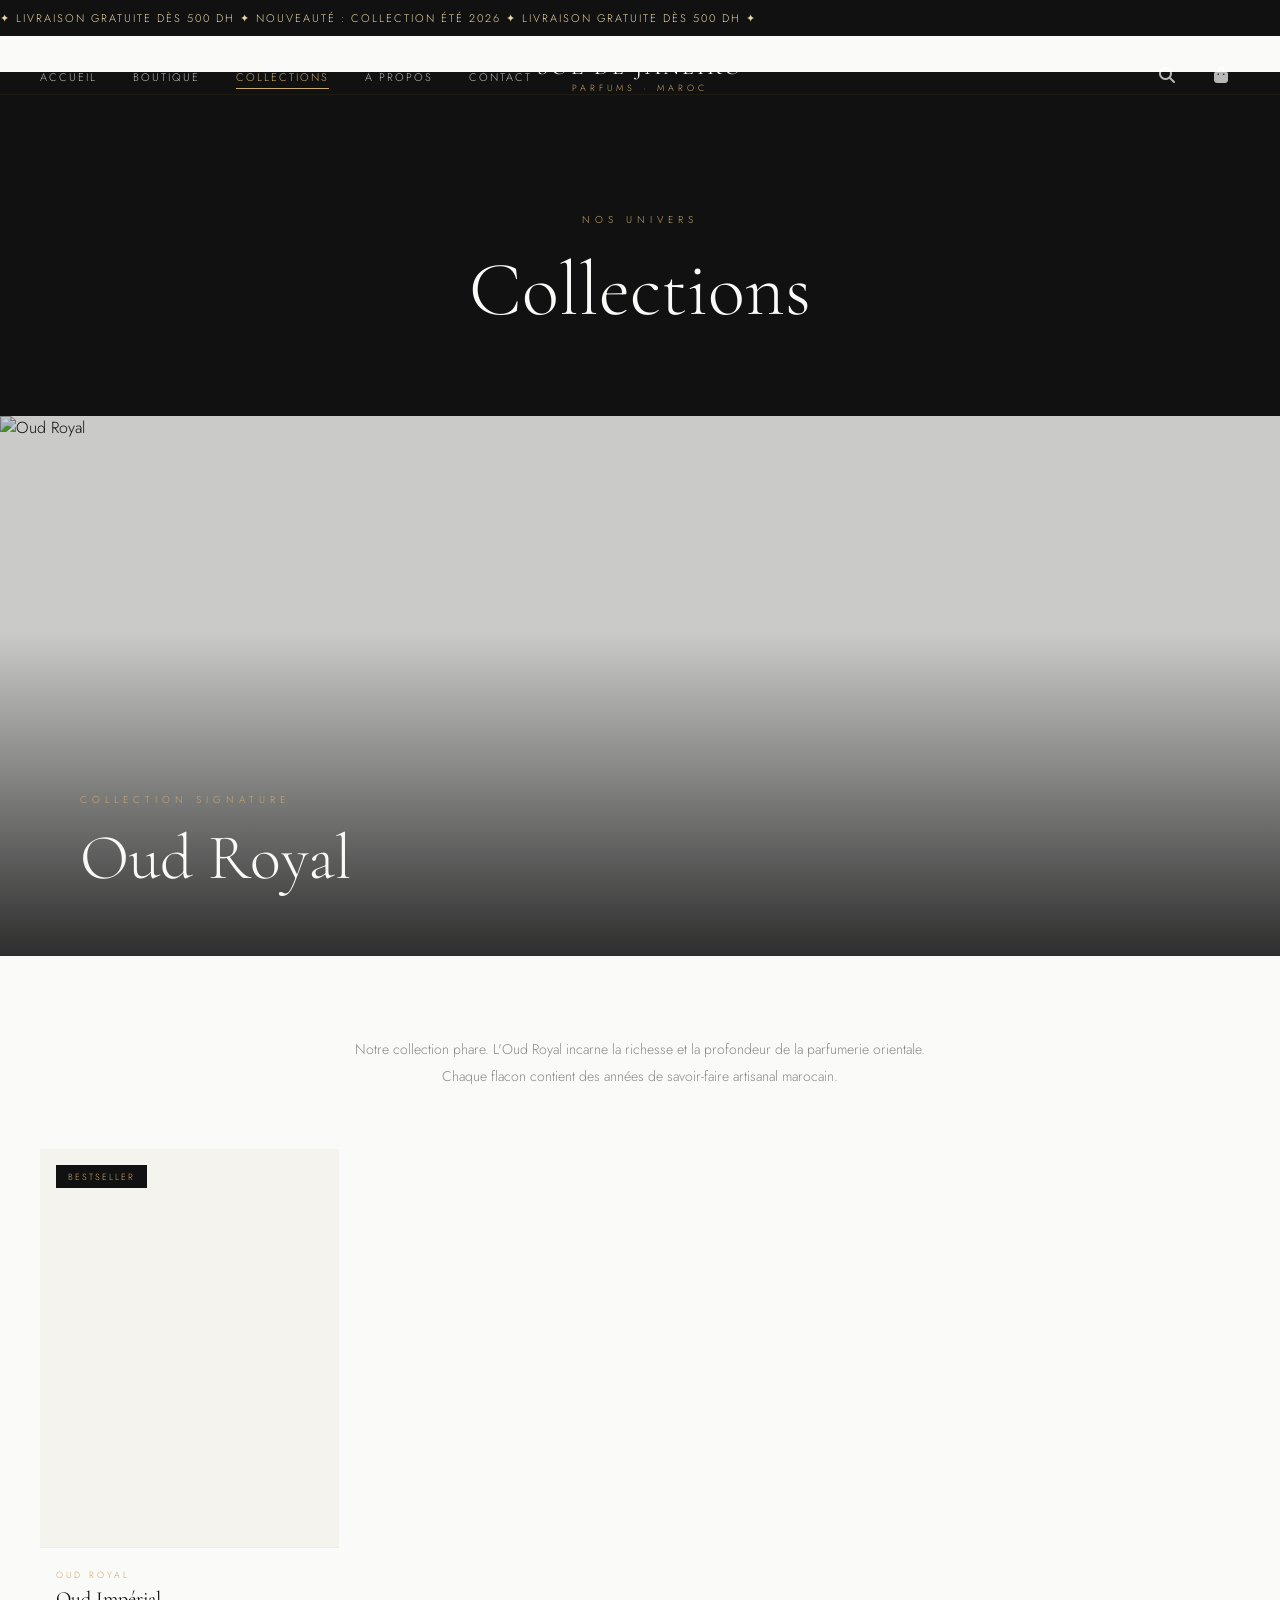
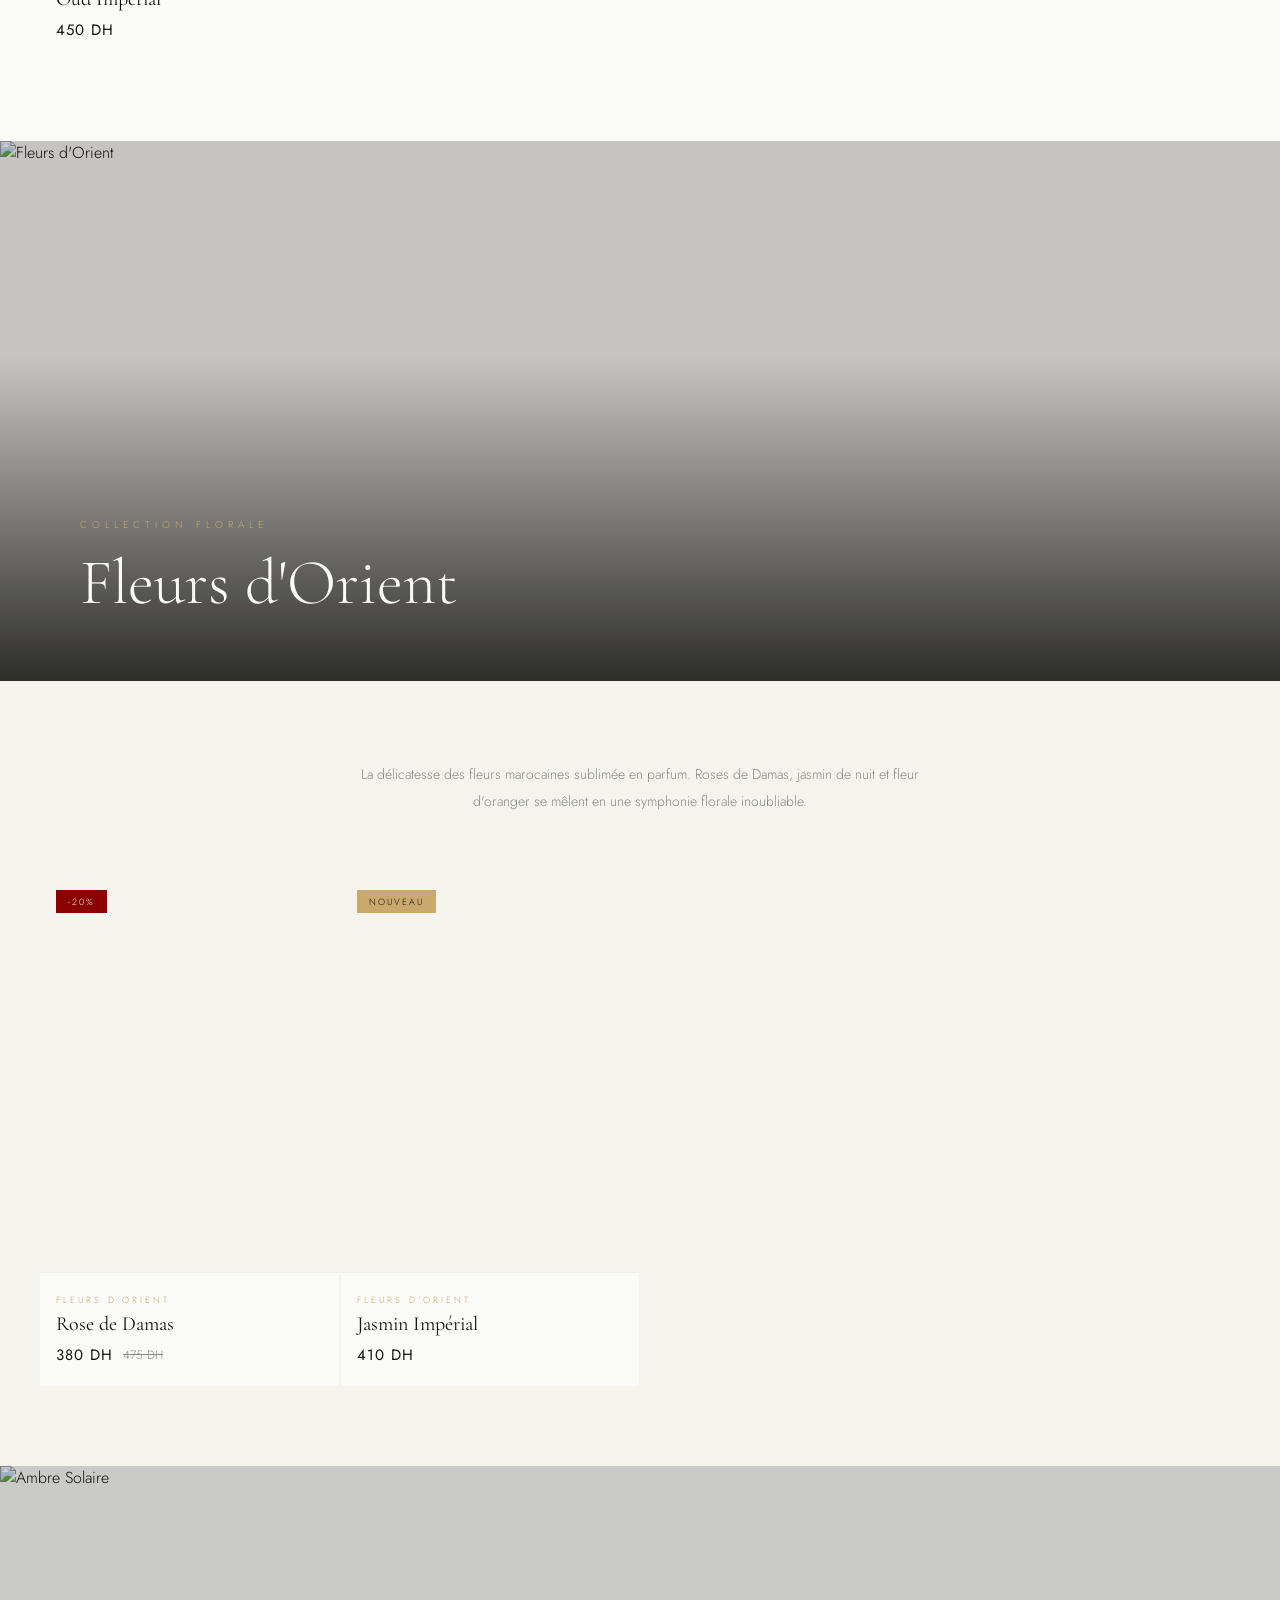
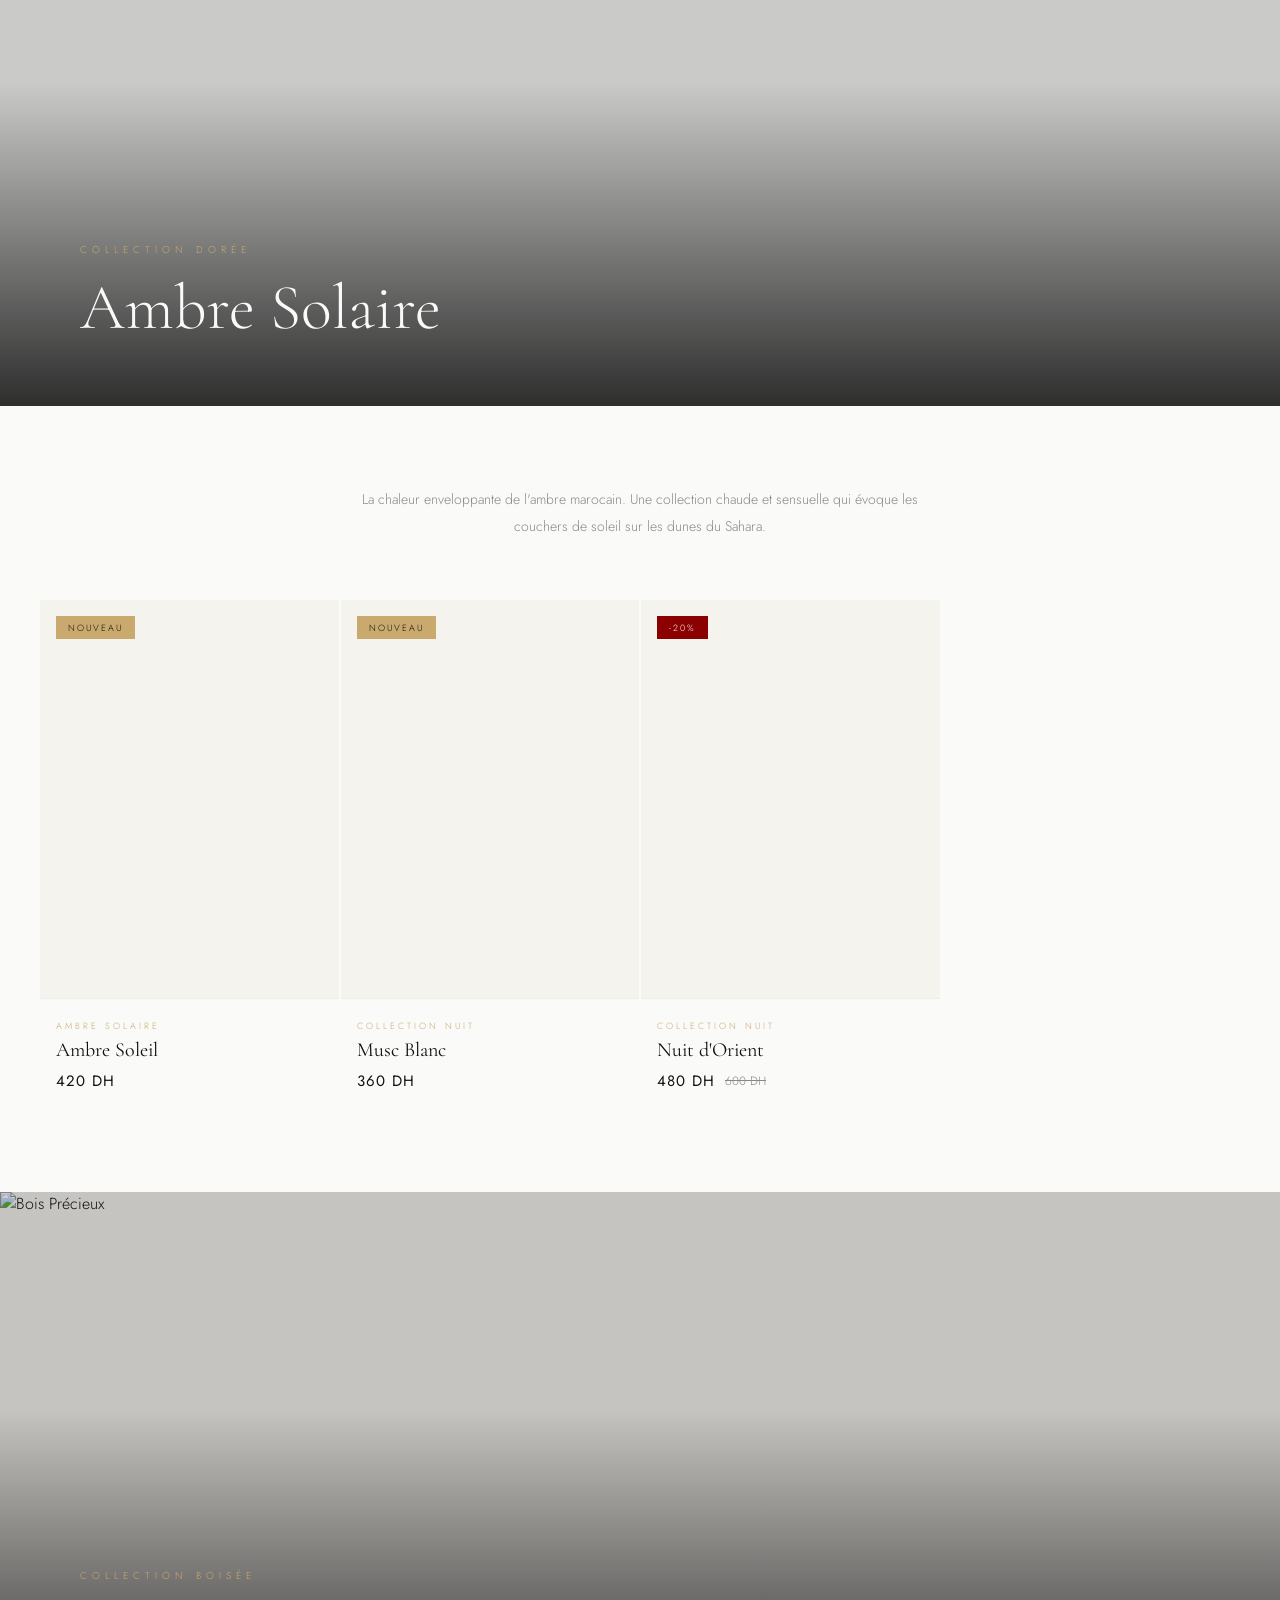
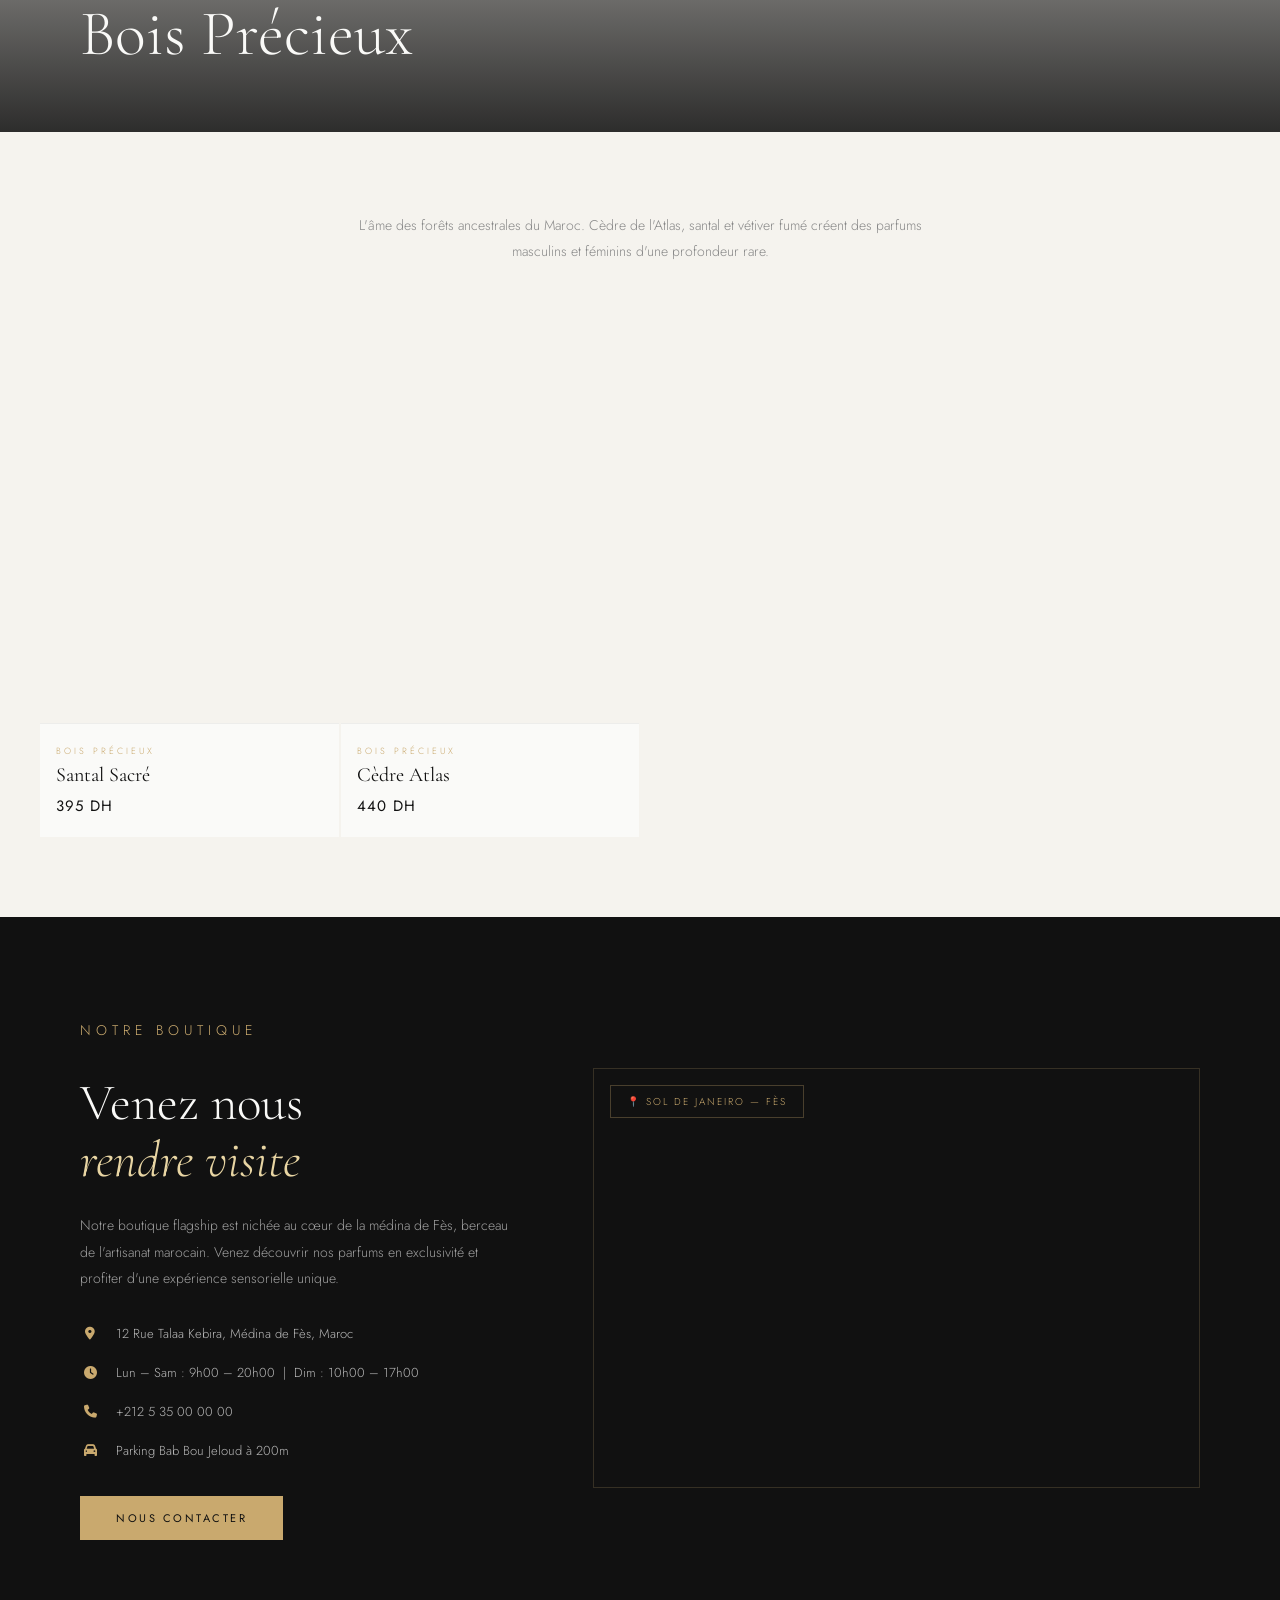
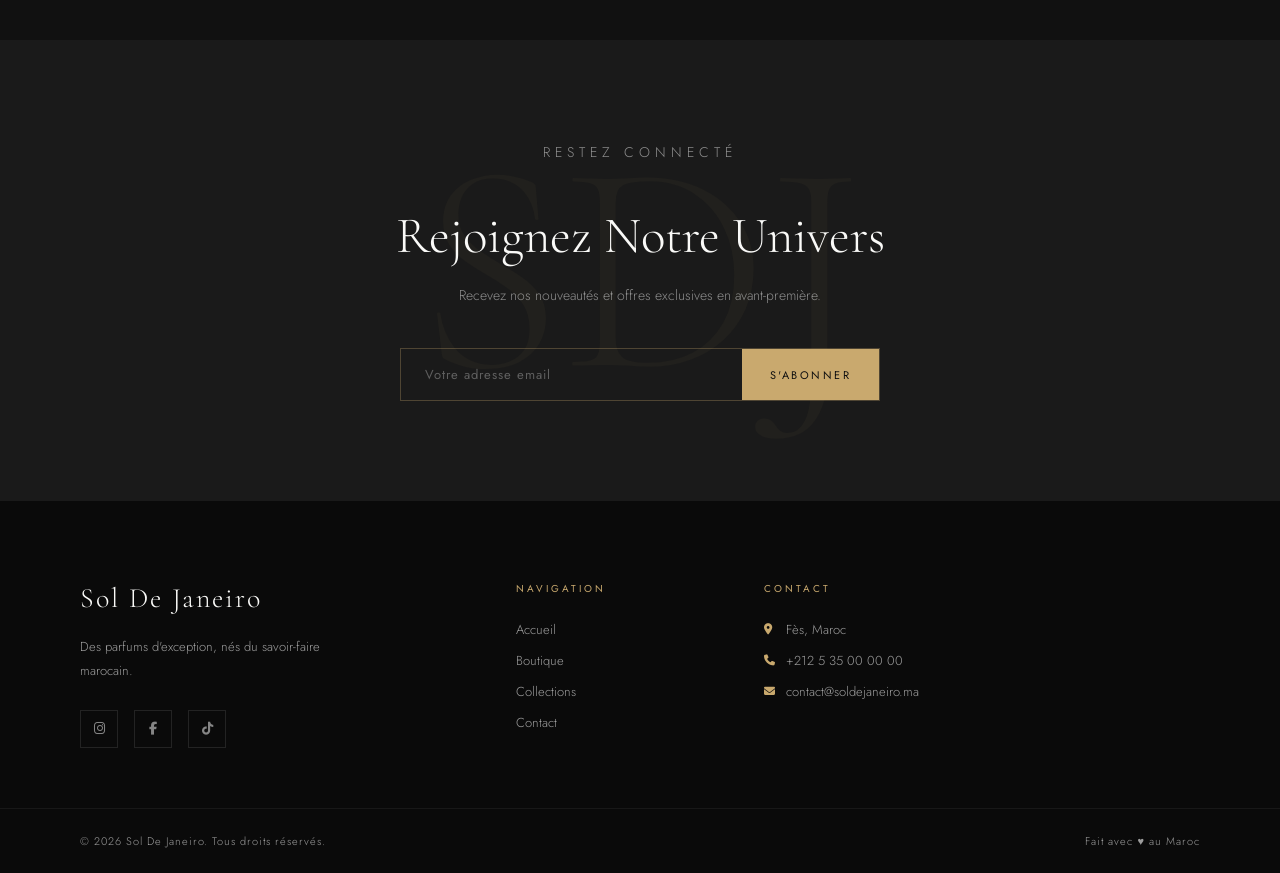
==== commit 1c4b4646: "Add files via upload" ====
--- a/collections.html
+++ b/collections.html
@@ -71,7 +71,6 @@
   font-size: clamp(40px, 5vw, 70px);
   font-weight: 300;
 }
-/* MAP SECTION */
 .map-section {
   padding: 100px 0;
   background: var(--dark);
@@ -142,6 +141,7 @@
   padding: 8px 16px;
   border: 1px solid rgba(201,169,110,0.3);
   pointer-events: none;
+  z-index: 10;
 }
 @media (max-width: 900px) {
   .map-inner { grid-template-columns: 1fr; }
@@ -210,7 +210,9 @@
 <!-- COLLECTION 1 — OUD ROYAL -->
 <div id="coll-oud">
   <div class="collection-hero">
-    <img src="https://images.unsplash.com/photo-1585386959984-a4155224a1ad?w=1600&q=85" alt="Oud Royal"/>
+    <img
+      src="https://images.pexels.com/photos/1961792/pexels-photo-1961792.jpeg?auto=compress&cs=tinysrgb&w=1600"
+      alt="Oud Royal"/>
     <div class="collection-hero-overlay"></div>
     <div class="collection-hero-content">
       <p>Collection Signature</p>
@@ -230,7 +232,9 @@
 <!-- COLLECTION 2 — FLEURS D'ORIENT -->
 <div id="coll-fleurs" style="background:var(--light)">
   <div class="collection-hero">
-    <img src="https://images.unsplash.com/photo-1588405748880-12d1d2a59f75?w=1600&q=85" alt="Fleurs d'Orient"/>
+    <img
+      src="https://images.pexels.com/photos/965989/pexels-photo-965989.jpeg?auto=compress&cs=tinysrgb&w=1600"
+      alt="Fleurs d'Orient"/>
     <div class="collection-hero-overlay"></div>
     <div class="collection-hero-content">
       <p>Collection Florale</p>
@@ -247,10 +251,12 @@
   </section>
 </div>
 
-<!-- COLLECTION 3 — AMBRE SOLAIRE -->
+<!-- COLLECTION 3 — AMBRE SOLAIRE ✅ NOUVELLE PHOTO -->
 <div id="coll-ambre">
   <div class="collection-hero">
-    <img src="https://images.unsplash.com/photo-1590156562745-5d5541b4f80f?w=1600&q=85" alt="Ambre Solaire"/>
+    <img
+      src="https://images.pexels.com/photos/7796317/pexels-photo-7796317.jpeg?auto=compress&cs=tinysrgb&w=1600"
+      alt="Ambre Solaire"/>
     <div class="collection-hero-overlay"></div>
     <div class="collection-hero-content">
       <p>Collection Dorée</p>
@@ -267,10 +273,12 @@
   </section>
 </div>
 
-<!-- COLLECTION 4 — BOIS PRÉCIEUX -->
+<!-- COLLECTION 4 — BOIS PRÉCIEUX ✅ NOUVELLE PHOTO -->
 <div id="coll-bois" style="background:var(--light)">
   <div class="collection-hero">
-    <img src="https://images.unsplash.com/photo-1547887538-e3a2f32cb1cc?w=1600&q=85" alt="Bois Précieux"/>
+    <img
+      src="https://images.pexels.com/photos/10924515/pexels-photo-10924515.jpeg?auto=compress&cs=tinysrgb&w=1600"
+      alt="Bois Précieux"/>
     <div class="collection-hero-overlay"></div>
     <div class="collection-hero-content">
       <p>Collection Boisée</p>
@@ -287,13 +295,13 @@
   </section>
 </div>
 
-<!-- ═══ CARTE — NOTRE BOUTIQUE À FÈS ═══ -->
+<!-- CARTE — NOTRE BOUTIQUE À FÈS -->
 <section class="map-section">
   <div class="map-inner">
     <div class="map-text">
       <p class="section-eyebrow">Notre Boutique</p>
       <h2>Venez nous<br/><em style="font-style:italic;color:var(--gold-light)">rendre visite</em></h2>
-      <p>Notre boutique flagship est niché au cœur de la médina de Fès, berceau de l'artisanat marocain. Venez découvrir nos parfums en exclusivité et profiter d'une expérience sensorielle unique.</p>
+      <p>Notre boutique flagship est nichée au cœur de la médina de Fès, berceau de l'artisanat marocain. Venez découvrir nos parfums en exclusivité et profiter d'une expérience sensorielle unique.</p>
       <div class="map-details">
         <div class="map-detail-item">
           <i class="fas fa-map-marker-alt"></i>
@@ -314,7 +322,6 @@
       </div>
       <a href="contact.html" class="btn btn-primary">Nous contacter</a>
     </div>
-
     <div class="map-frame">
       <div class="map-pin-label">📍 Sol De Janeiro — Fès</div>
       <iframe
@@ -377,7 +384,6 @@
 
 <script src="script.js"></script>
 <script>
-// Remplir les grilles collections
 document.addEventListener('DOMContentLoaded', () => {
   const byCategory = (cat) => products.filter(p => p.category === cat);
 
@@ -398,7 +404,6 @@
   setTimeout(initReveal, 100);
 });
 
-// Scroll vers la bonne collection depuis index.html
 const params = new URLSearchParams(window.location.search);
 const target = params.get('cat');
 if (target) {
